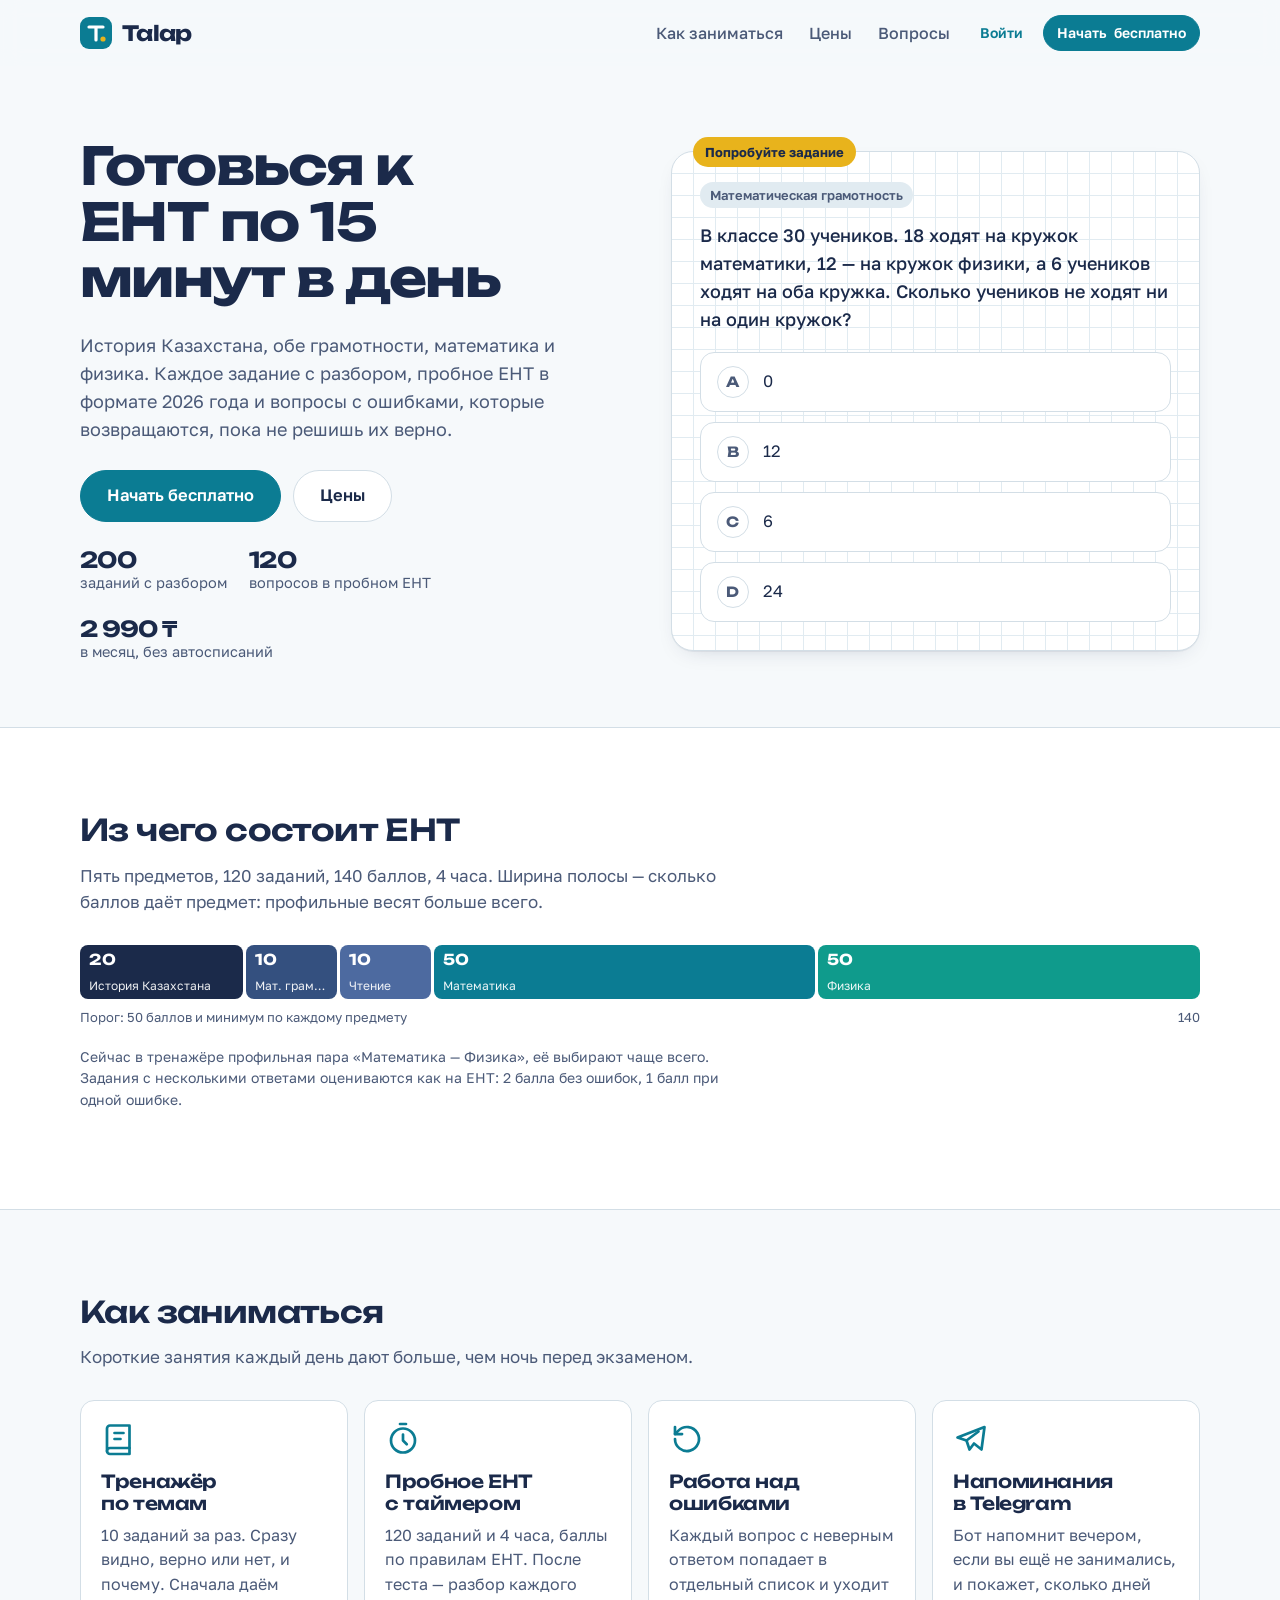
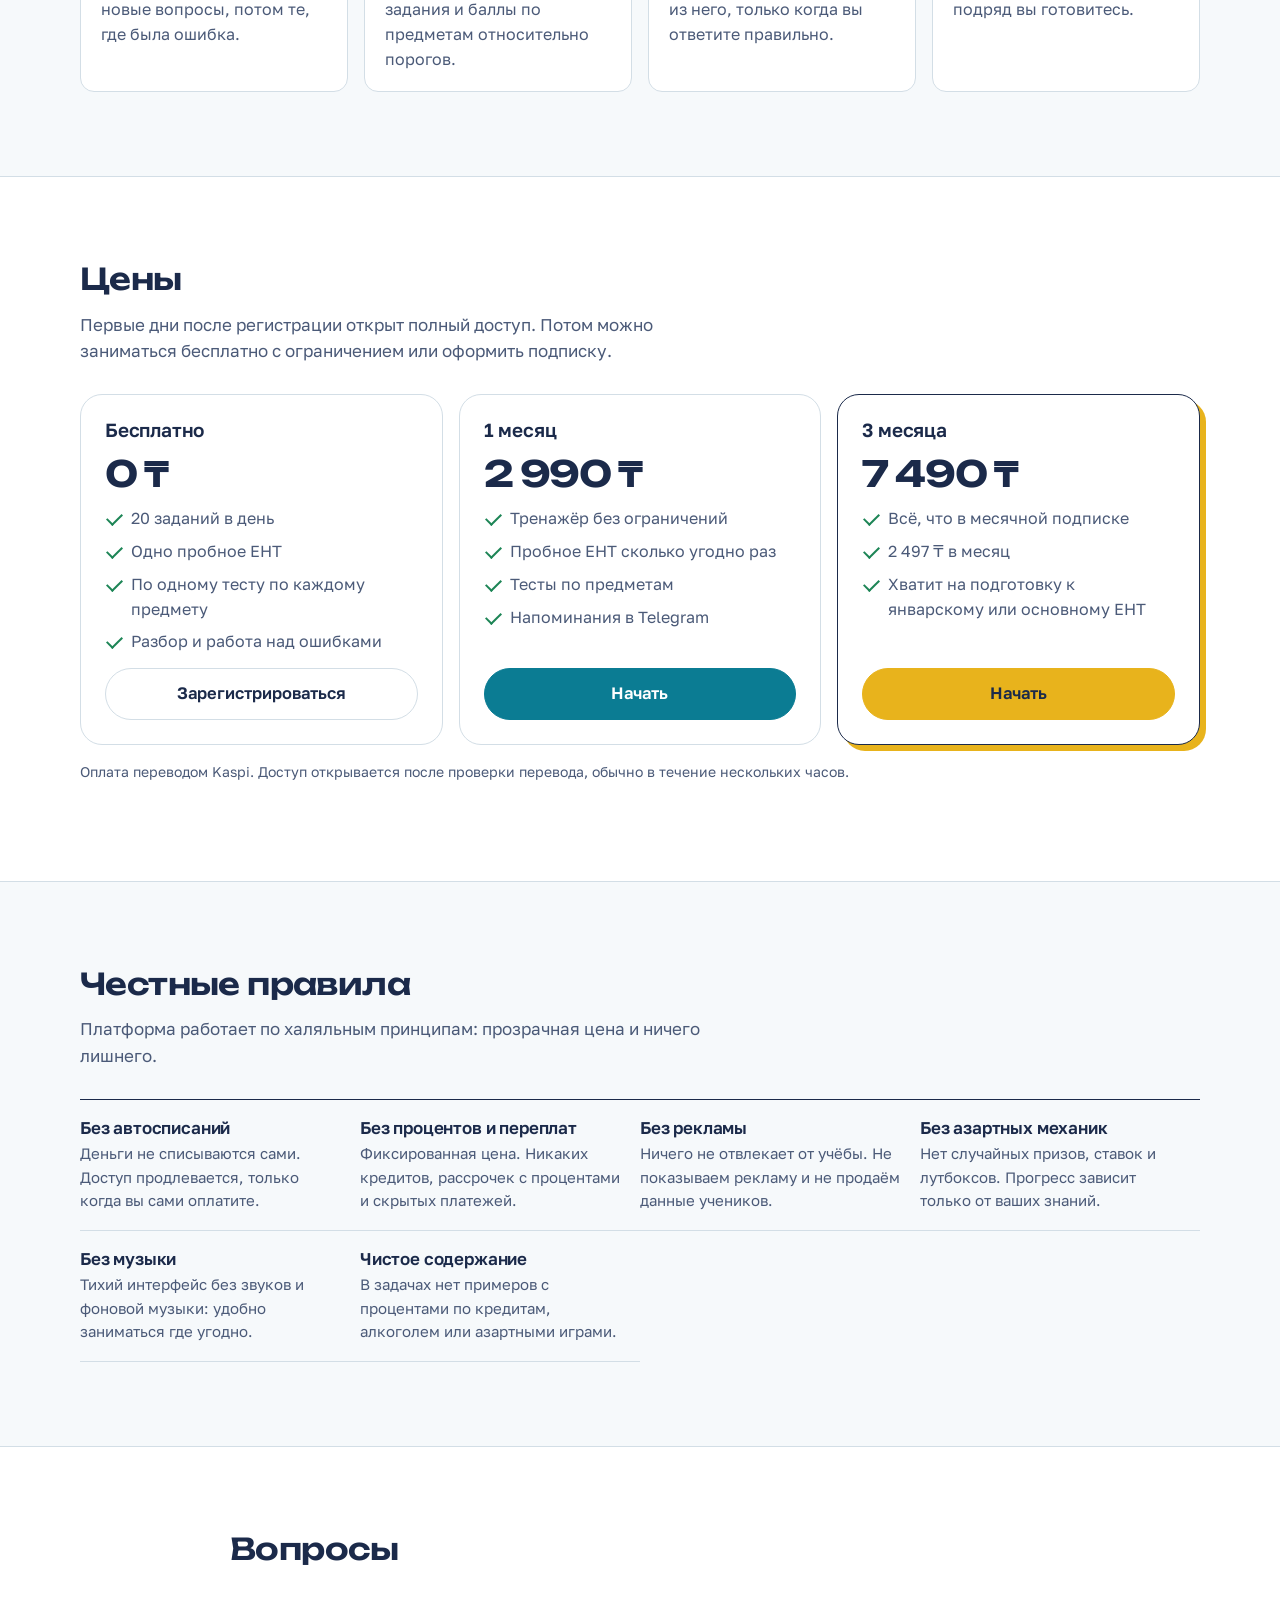
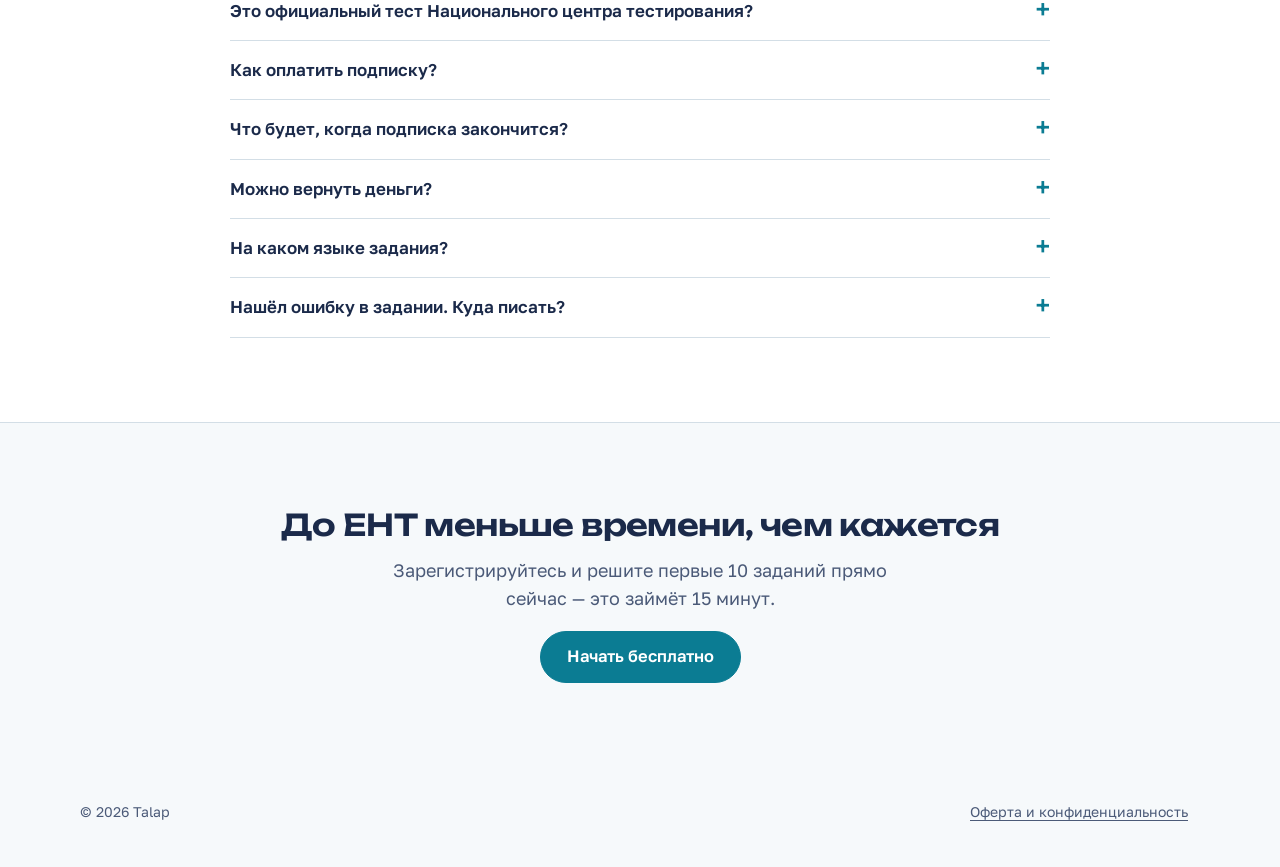
==== index.html @ 6ee55043 "Talap: тренажёр ЕНТ по подписке — сайт, кабинет ученика, админка, база и бот Co-Authored-By: Claude " ====
<!doctype html>
<html lang="ru">
<head>
  <meta charset="utf-8">
  <meta name="viewport" content="width=device-width, initial-scale=1, viewport-fit=cover">
  <title>Talap — тренажёр ЕНТ: задания с разбором и пробное ЕНТ онлайн</title>
  <meta name="description" content="Подготовка к ЕНТ по 15 минут в день: история Казахстана, математическая грамотность, грамотность чтения, математика и физика. Пробное ЕНТ в формате 2026 года, разбор каждого задания. От 2 990 ₸ в месяц.">
  <meta property="og:title" content="Talap — тренажёр ЕНТ">
  <meta property="og:description" content="Задания с разбором, пробное ЕНТ на 120 вопросов и работа над ошибками. Первые дни — бесплатно.">
  <meta name="theme-color" content="#0b7c93">
  <link rel="icon" href="data:image/svg+xml,%3Csvg xmlns='http://www.w3.org/2000/svg' viewBox='0 0 32 32'%3E%3Crect width='32' height='32' rx='9' fill='%230b7c93'/%3E%3Cpath d='M9 10h14M16 10v13' stroke='white' stroke-width='3.2' stroke-linecap='round'/%3E%3Ccircle cx='23' cy='22' r='2.6' fill='%23E8B31C'/%3E%3C/svg%3E">
  <link rel="stylesheet" href="css/fonts.css">
  <link rel="stylesheet" href="css/style.css">
</head>
<body>
  <header class="site-top"><div class="wrap">
    <a class="logo" href="index.html" aria-label="Talap — на главную"><svg viewBox="0 0 32 32" aria-hidden="true"><rect width="32" height="32" rx="9" fill="currentColor"/><path d="M9 10h14M16 10v13" stroke="#fff" stroke-width="3.2" stroke-linecap="round"/><circle cx="23" cy="22" r="2.6" fill="#E8B31C"/></svg><span>Talap</span></a>
    <nav aria-label="Разделы">
      <a class="link" href="#how">Как заниматься</a>
      <a class="link" href="#prices">Цены</a>
      <a class="link" href="#faq">Вопросы</a>
      <a class="btn btn-ghost btn-sm" href="app.html?mode=login">Войти</a>
      <a class="btn btn-pri btn-sm" href="app.html">Начать<span class="hide-sm"> бесплатно</span></a>
    </nav>
  </div></header>

  <main>
    <section class="hero"><div class="wrap hero-grid">
      <div>
        <h1>Готовься к ЕНТ по 15 минут в день</h1>
        <p class="lead">История Казахстана, обе грамотности, математика и физика. Каждое задание с разбором, пробное ЕНТ в формате 2026 года и вопросы с ошибками, которые возвращаются, пока не решишь их верно.</p>
        <div class="row">
          <a class="btn btn-pri btn-lg" href="app.html">Начать бесплатно</a>
          <a class="btn btn-lg" href="#prices">Цены</a>
        </div>
        <div class="hero-facts">
          <div><b id="factQ">200</b>заданий с разбором</div>
          <div><b>120</b>вопросов в пробном ЕНТ</div>
          <div><b id="factP">2 990 ₸</b>в месяц, без автосписаний</div>
        </div>
      </div>

      <div class="demo" id="demo">
        <span class="demo-tag">Попробуйте задание</span>
        <article class="q sheet">
          <div class="q-meta"><span class="chip">Математическая грамотность</span></div>
          <div class="q-body">В классе 30 учеников. 18 ходят на кружок математики, 12 — на кружок физики, а 6 учеников ходят на оба кружка. Сколько учеников не ходят ни на один кружок?</div>
          <div class="opts" id="demoOpts"></div>
          <div id="demoVerdict"></div>
        </article>
      </div>
    </div></section>

    <section class="section section-alt" id="ent"><div class="wrap">
      <div class="section-head">
        <h2>Из чего состоит ЕНТ</h2>
        <p>Пять предметов, 120 заданий, 140 баллов, 4 часа. Ширина полосы — сколько баллов даёт предмет: профильные весят больше всего.</p>
      </div>
      <div class="entbar" id="entbar" aria-label="Распределение баллов ЕНТ по предметам">
        <div class="s-history" style="flex:20"><b>20</b><span>История Казахстана</span></div>
        <div class="s-mathlit" style="flex:10"><b>10</b><span>Мат. грамотность</span></div>
        <div class="s-reading" style="flex:10"><b>10</b><span>Чтение</span></div>
        <div class="s-math" style="flex:50"><b>50</b><span>Математика</span></div>
        <div class="s-physics" style="flex:50"><b>50</b><span>Физика</span></div>
      </div>
      <div class="entbar-legend"><span>Порог: 50 баллов и минимум по каждому предмету</span><span>140</span></div>
      <p class="muted small" style="margin-top:18px;max-width:46em">Сейчас в тренажёре профильная пара «Математика — Физика», её выбирают чаще всего. Задания с несколькими ответами оцениваются как на ЕНТ: 2 балла без ошибок, 1 балл при одной ошибке.</p>
    </div></section>

    <section class="section" id="how"><div class="wrap">
      <div class="section-head"><h2>Как заниматься</h2><p>Короткие занятия каждый день дают больше, чем ночь перед экзаменом.</p></div>
      <div class="grid-2">
        <div class="feature panel">
          <svg viewBox="0 0 24 24" fill="none" stroke="currentColor" stroke-width="1.8" stroke-linecap="round" stroke-linejoin="round" aria-hidden="true"><path d="M4 5a2 2 0 0 1 2-2h13v15H6a2 2 0 0 0-2 2z"/><path d="M4 20a2 2 0 0 0 2 2h13v-4"/><path d="M9 8h6M9 12h4"/></svg>
          <h3>Тренажёр по темам</h3>
          <p>10 заданий за раз. Сразу видно, верно или нет, и почему. Сначала даём новые вопросы, потом те, где была ошибка.</p>
        </div>
        <div class="feature panel">
          <svg viewBox="0 0 24 24" fill="none" stroke="currentColor" stroke-width="1.8" stroke-linecap="round" stroke-linejoin="round" aria-hidden="true"><circle cx="12" cy="13" r="8"/><path d="M12 9v4l2.5 2.5M10 2h4"/></svg>
          <h3>Пробное ЕНТ с таймером</h3>
          <p>120 заданий и 4 часа, баллы по правилам ЕНТ. После теста — разбор каждого задания и баллы по предметам относительно порогов.</p>
        </div>
        <div class="feature panel">
          <svg viewBox="0 0 24 24" fill="none" stroke="currentColor" stroke-width="1.8" stroke-linecap="round" stroke-linejoin="round" aria-hidden="true"><path d="M4 12a8 8 0 1 0 2.3-5.6L4 8.7"/><path d="M4 4v4.7h4.7"/></svg>
          <h3>Работа над ошибками</h3>
          <p>Каждый вопрос с неверным ответом попадает в отдельный список и уходит из него, только когда вы ответите правильно.</p>
        </div>
        <div class="feature panel">
          <svg viewBox="0 0 24 24" fill="none" stroke="currentColor" stroke-width="1.8" stroke-linecap="round" stroke-linejoin="round" aria-hidden="true"><path d="M21 4 3 11l6 2 2 6 3-4 5 4z"/><path d="m9 13 8-6"/></svg>
          <h3>Напоминания в Telegram</h3>
          <p>Бот напомнит вечером, если вы ещё не занимались, и покажет, сколько дней подряд вы готовитесь.</p>
        </div>
      </div>
    </div></section>

    <section class="section section-alt" id="prices"><div class="wrap">
      <div class="section-head"><h2>Цены</h2><p>Первые дни после регистрации открыт полный доступ. Потом можно заниматься бесплатно с ограничением или оформить подписку.</p></div>
      <div class="grid-3">
        <div class="price">
          <h3 style="margin:0">Бесплатно</h3>
          <div class="amount">0 ₸</div>
          <ul><li><span id="freeDaily">20</span> заданий в день</li><li>Одно пробное ЕНТ</li><li>По одному тесту по каждому предмету</li><li>Разбор и работа над ошибками</li></ul>
          <a class="btn btn-lg" href="app.html">Зарегистрироваться</a>
        </div>
        <div class="price">
          <h3 style="margin:0">1 месяц</h3>
          <div class="amount" id="pMonth">2 990 ₸</div>
          <ul><li>Тренажёр без ограничений</li><li>Пробное ЕНТ сколько угодно раз</li><li>Тесты по предметам</li><li>Напоминания в Telegram</li></ul>
          <a class="btn btn-pri btn-lg" href="app.html">Начать</a>
        </div>
        <div class="price best">
          <h3 style="margin:0">3 месяца</h3>
          <div class="amount" id="pQuarter">7 490 ₸</div>
          <ul><li>Всё, что в месячной подписке</li><li id="pSave">2 497 ₸ в месяц</li><li>Хватит на подготовку к январскому или основному ЕНТ</li></ul>
          <a class="btn btn-gold btn-lg" href="app.html">Начать</a>
        </div>
      </div>
      <p class="small muted" style="margin-top:16px">Оплата переводом Kaspi. Доступ открывается после проверки перевода, обычно в течение нескольких часов.</p>
    </div></section>

    <section class="section" id="rules"><div class="wrap">
      <div class="section-head"><h2>Честные правила</h2><p>Платформа работает по халяльным принципам: прозрачная цена и ничего лишнего.</p></div>
      <div class="principles">
        <div><h4>Без автосписаний</h4><p>Деньги не списываются сами. Доступ продлевается, только когда вы сами оплатите.</p></div>
        <div><h4>Без процентов и переплат</h4><p>Фиксированная цена. Никаких кредитов, рассрочек с процентами и скрытых платежей.</p></div>
        <div><h4>Без рекламы</h4><p>Ничего не отвлекает от учёбы. Не показываем рекламу и не продаём данные учеников.</p></div>
        <div><h4>Без азартных механик</h4><p>Нет случайных призов, ставок и лутбоксов. Прогресс зависит только от ваших знаний.</p></div>
        <div><h4>Без музыки</h4><p>Тихий интерфейс без звуков и фоновой музыки: удобно заниматься где угодно.</p></div>
        <div><h4>Чистое содержание</h4><p>В задачах нет примеров с процентами по кредитам, алкоголем или азартными играми.</p></div>
      </div>
    </div></section>

    <section class="section section-alt" id="faq"><div class="wrap" style="max-width:820px">
      <h2>Вопросы</h2>
      <details class="faq"><summary>Это официальный тест Национального центра тестирования?</summary>
        <p>Нет. Talap — независимый тренажёр. Структура пробного ЕНТ, баллы и пороги взяты из открытых сообщений Министерства науки и высшего образования о формате 2026 года. Задания составлены нами и не повторяют настоящие варианты.</p></details>
      <details class="faq"><summary>Как оплатить подписку?</summary>
        <p>В кабинете откройте «Профиль» → «Подписка», выберите срок, переведите сумму через Kaspi по указанным реквизитам и нажмите «Я оплатил(а)». После проверки перевода доступ откроется автоматически.</p></details>
      <details class="faq"><summary>Что будет, когда подписка закончится?</summary>
        <p>Ничего не спишется. Вы вернётесь в бесплатный режим, а вся статистика и история тестов сохранятся. Продлить можно в любой момент.</p></details>
      <details class="faq"><summary>Можно вернуть деньги?</summary>
        <p>Да. Напишите в поддержку — вернём деньги за неиспользованные дни подписки.</p></details>
      <details class="faq"><summary>На каком языке задания?</summary>
        <p>Сейчас на русском. Версию на казахском языке готовим следующей.</p></details>
      <details class="faq"><summary>Нашёл ошибку в задании. Куда писать?</summary>
        <p>После ответа нажмите «Ошибка в вопросе?» и опишите, что не так. Мы проверяем каждое сообщение и исправляем вопрос.</p></details>
    </div></section>

    <section class="section"><div class="wrap center stack">
      <h2>До ЕНТ меньше времени, чем кажется</h2>
      <p class="lead" style="margin-inline:auto;max-width:30em">Зарегистрируйтесь и решите первые 10 заданий прямо сейчас — это займёт 15 минут.</p>
      <div><a class="btn btn-pri btn-lg" href="app.html">Начать бесплатно</a></div>
    </div></section>
  </main>

  <footer class="site-foot"><div class="wrap">
    <span>© <span id="year">2026</span> Talap</span>
    <span class="row"><a href="terms.html">Оферта и конфиденциальность</a><span id="support"></span></span>
  </div></footer>

  <script src="vendor/supabase.js"></script>
  <script type="module">
    import { sb, money, esc, supportLink } from './js/lib.js';

    // Демо-задание: проверка прямо на странице
    const demo = { options: ['0', '12', '6', '24'], correct: 2,
      explanation: 'Хотя бы на один кружок ходят 18 + 12 − 6 = 24 ученика: тех, кто ходит на оба, иначе посчитали бы дважды. Не ходят 30 − 24 = 6.' };
    const L = ['A', 'B', 'C', 'D'];
    const box = document.getElementById('demoOpts');
    const verdict = document.getElementById('demoVerdict');
    box.innerHTML = demo.options.map((o, i) => `<button type="button" class="opt" data-i="${i}"><span class="l">${L[i]}</span><span>${o}</span></button>`).join('');
    box.querySelectorAll('.opt').forEach((b) => b.addEventListener('click', () => {
      const i = Number(b.dataset.i);
      box.querySelectorAll('.opt').forEach((x, j) => {
        x.disabled = true;
        if (j === demo.correct) x.classList.add('right');
        else if (j === i) x.classList.add('wrong');
      });
      const ok = i === demo.correct;
      verdict.innerHTML = `<div class="verdict ${ok ? 'ok' : 'bad'}" role="status"><h4>${ok ? 'Верно' : 'Неверно — правильный ответ: C'}</h4><p>${demo.explanation}</p>
        <a class="btn btn-pri" href="app.html">Решить ещё 10 заданий</a></div>`;
    }));

    document.getElementById('year').textContent = new Date().getFullYear();

    // Актуальные цены и размер банка вопросов
    try {
      const [{ data: s }, { data: cat }] = await Promise.all([
        sb.from('platform_settings').select('price_month, price_quarter, free_daily, support_contact').eq('id', 1).maybeSingle(),
        sb.rpc('get_catalog'),
      ]);
      if (s) {
        document.getElementById('pMonth').textContent = money(s.price_month);
        document.getElementById('pQuarter').textContent = money(s.price_quarter);
        document.getElementById('factP').textContent = money(s.price_month);
        document.getElementById('freeDaily').textContent = s.free_daily;
        const per = Math.round(s.price_quarter / 3);
        const save = s.price_month * 3 - s.price_quarter;
        document.getElementById('pSave').textContent = `${money(per)} в месяц` + (save > 0 ? `, выгода ${money(save)}` : '');
        if (s.support_contact) {
          const link = supportLink(s.support_contact);
          document.getElementById('support').innerHTML = link ? `<a href="${esc(link)}" target="_blank" rel="noopener">Поддержка: ${esc(s.support_contact)}</a>` : esc(s.support_contact);
        }
      }
      if (Array.isArray(cat)) {
        const total = cat.reduce((a, x) => a + x.questions, 0);
        if (total) document.getElementById('factQ').textContent = total;
      }
    } catch { /* без сети показываем значения по умолчанию */ }
  </script>
</body>
</html>
---- css/fonts.css ----
/* Шрифты Golos Text и Unbounded (SIL Open Font License 1.1), размещены на сайте */
@font-face { font-family: 'Golos Text'; font-style: normal; font-display: swap; font-weight: 400; src: url(../fonts/golos-text-cyrillic-ext-400-normal.woff2) format('woff2'); unicode-range: U+0460-052F,U+1C80-1C8A,U+20B4,U+2DE0-2DFF,U+A640-A69F,U+FE2E-FE2F; }
@font-face { font-family: 'Golos Text'; font-style: normal; font-display: swap; font-weight: 400; src: url(../fonts/golos-text-cyrillic-400-normal.woff2) format('woff2'); unicode-range: U+0301,U+0400-045F,U+0490-0491,U+04B0-04B1,U+2116; }
@font-face { font-family: 'Golos Text'; font-style: normal; font-display: swap; font-weight: 400; src: url(../fonts/golos-text-latin-400-normal.woff2) format('woff2'); unicode-range: U+0000-00FF,U+0131,U+0152-0153,U+02BB-02BC,U+02C6,U+02DA,U+02DC,U+0304,U+0308,U+0329,U+2000-206F,U+20AC,U+2122,U+2191,U+2193,U+2212,U+2215,U+FEFF,U+FFFD; }
@font-face { font-family: 'Golos Text'; font-style: normal; font-display: swap; font-weight: 500; src: url(../fonts/golos-text-cyrillic-ext-500-normal.woff2) format('woff2'); unicode-range: U+0460-052F,U+1C80-1C8A,U+20B4,U+2DE0-2DFF,U+A640-A69F,U+FE2E-FE2F; }
@font-face { font-family: 'Golos Text'; font-style: normal; font-display: swap; font-weight: 500; src: url(../fonts/golos-text-cyrillic-500-normal.woff2) format('woff2'); unicode-range: U+0301,U+0400-045F,U+0490-0491,U+04B0-04B1,U+2116; }
@font-face { font-family: 'Golos Text'; font-style: normal; font-display: swap; font-weight: 500; src: url(../fonts/golos-text-latin-500-normal.woff2) format('woff2'); unicode-range: U+0000-00FF,U+0131,U+0152-0153,U+02BB-02BC,U+02C6,U+02DA,U+02DC,U+0304,U+0308,U+0329,U+2000-206F,U+20AC,U+2122,U+2191,U+2193,U+2212,U+2215,U+FEFF,U+FFFD; }
@font-face { font-family: 'Golos Text'; font-style: normal; font-display: swap; font-weight: 600; src: url(../fonts/golos-text-cyrillic-ext-600-normal.woff2) format('woff2'); unicode-range: U+0460-052F,U+1C80-1C8A,U+20B4,U+2DE0-2DFF,U+A640-A69F,U+FE2E-FE2F; }
@font-face { font-family: 'Golos Text'; font-style: normal; font-display: swap; font-weight: 600; src: url(../fonts/golos-text-cyrillic-600-normal.woff2) format('woff2'); unicode-range: U+0301,U+0400-045F,U+0490-0491,U+04B0-04B1,U+2116; }
@font-face { font-family: 'Golos Text'; font-style: normal; font-display: swap; font-weight: 600; src: url(../fonts/golos-text-latin-600-normal.woff2) format('woff2'); unicode-range: U+0000-00FF,U+0131,U+0152-0153,U+02BB-02BC,U+02C6,U+02DA,U+02DC,U+0304,U+0308,U+0329,U+2000-206F,U+20AC,U+2122,U+2191,U+2193,U+2212,U+2215,U+FEFF,U+FFFD; }
@font-face { font-family: 'Golos Text'; font-style: normal; font-display: swap; font-weight: 700; src: url(../fonts/golos-text-cyrillic-ext-700-normal.woff2) format('woff2'); unicode-range: U+0460-052F,U+1C80-1C8A,U+20B4,U+2DE0-2DFF,U+A640-A69F,U+FE2E-FE2F; }
@font-face { font-family: 'Golos Text'; font-style: normal; font-display: swap; font-weight: 700; src: url(../fonts/golos-text-cyrillic-700-normal.woff2) format('woff2'); unicode-range: U+0301,U+0400-045F,U+0490-0491,U+04B0-04B1,U+2116; }
@font-face { font-family: 'Golos Text'; font-style: normal; font-display: swap; font-weight: 700; src: url(../fonts/golos-text-latin-700-normal.woff2) format('woff2'); unicode-range: U+0000-00FF,U+0131,U+0152-0153,U+02BB-02BC,U+02C6,U+02DA,U+02DC,U+0304,U+0308,U+0329,U+2000-206F,U+20AC,U+2122,U+2191,U+2193,U+2212,U+2215,U+FEFF,U+FFFD; }
@font-face { font-family: 'Unbounded'; font-style: normal; font-display: swap; font-weight: 500; src: url(../fonts/unbounded-cyrillic-ext-500-normal.woff2) format('woff2'); unicode-range: U+0460-052F,U+1C80-1C8A,U+20B4,U+2DE0-2DFF,U+A640-A69F,U+FE2E-FE2F; }
@font-face { font-family: 'Unbounded'; font-style: normal; font-display: swap; font-weight: 500; src: url(../fonts/unbounded-cyrillic-500-normal.woff2) format('woff2'); unicode-range: U+0301,U+0400-045F,U+0490-0491,U+04B0-04B1,U+2116; }
@font-face { font-family: 'Unbounded'; font-style: normal; font-display: swap; font-weight: 500; src: url(../fonts/unbounded-latin-500-normal.woff2) format('woff2'); unicode-range: U+0000-00FF,U+0131,U+0152-0153,U+02BB-02BC,U+02C6,U+02DA,U+02DC,U+0304,U+0308,U+0329,U+2000-206F,U+20AC,U+2122,U+2191,U+2193,U+2212,U+2215,U+FEFF,U+FFFD; }
@font-face { font-family: 'Unbounded'; font-style: normal; font-display: swap; font-weight: 600; src: url(../fonts/unbounded-cyrillic-ext-600-normal.woff2) format('woff2'); unicode-range: U+0460-052F,U+1C80-1C8A,U+20B4,U+2DE0-2DFF,U+A640-A69F,U+FE2E-FE2F; }
@font-face { font-family: 'Unbounded'; font-style: normal; font-display: swap; font-weight: 600; src: url(../fonts/unbounded-cyrillic-600-normal.woff2) format('woff2'); unicode-range: U+0301,U+0400-045F,U+0490-0491,U+04B0-04B1,U+2116; }
@font-face { font-family: 'Unbounded'; font-style: normal; font-display: swap; font-weight: 600; src: url(../fonts/unbounded-latin-600-normal.woff2) format('woff2'); unicode-range: U+0000-00FF,U+0131,U+0152-0153,U+02BB-02BC,U+02C6,U+02DA,U+02DC,U+0304,U+0308,U+0329,U+2000-206F,U+20AC,U+2122,U+2191,U+2193,U+2212,U+2215,U+FEFF,U+FFFD; }
@font-face { font-family: 'Unbounded'; font-style: normal; font-display: swap; font-weight: 700; src: url(../fonts/unbounded-cyrillic-ext-700-normal.woff2) format('woff2'); unicode-range: U+0460-052F,U+1C80-1C8A,U+20B4,U+2DE0-2DFF,U+A640-A69F,U+FE2E-FE2F; }
@font-face { font-family: 'Unbounded'; font-style: normal; font-display: swap; font-weight: 700; src: url(../fonts/unbounded-cyrillic-700-normal.woff2) format('woff2'); unicode-range: U+0301,U+0400-045F,U+0490-0491,U+04B0-04B1,U+2116; }
@font-face { font-family: 'Unbounded'; font-style: normal; font-display: swap; font-weight: 700; src: url(../fonts/unbounded-latin-700-normal.woff2) format('woff2'); unicode-range: U+0000-00FF,U+0131,U+0152-0153,U+02BB-02BC,U+02C6,U+02DA,U+02DC,U+0304,U+0308,U+0329,U+2000-206F,U+20AC,U+2122,U+2191,U+2193,U+2212,U+2215,U+FEFF,U+FFFD; }
---- css/style.css ----
/* Talap — тренажёр ЕНТ. Общие стили сайта, кабинета ученика и админки. */
:root {
  --ink: #1b2a4a;        /* чернила шариковой ручки — основной текст */
  --ink-2: #4b5a78;      /* второстепенный текст */
  --ink-3: #7b88a3;
  --paper: #f6f9fb;      /* лист тетради */
  --grid: #e1ebf1;       /* клетка */
  --line: #d3dee6;
  --card: #ffffff;
  --sky: #0b7c93;        /* небо степи — действия */
  --sky-2: #0a6a7e;
  --sky-soft: #e0f2f6;
  --gold: #e8b31c;       /* солнце — баллы и серии */
  --gold-soft: #fff3cf;
  --ok: #1d8556;
  --ok-soft: #e2f3e9;
  --bad: #c03b34;
  --bad-soft: #fbe8e6;
  --r-sm: 8px;
  --r: 14px;
  --r-lg: 22px;
  --shadow: 0 1px 0 rgba(27, 42, 74, .06), 0 8px 24px -14px rgba(27, 42, 74, .28);
  --f-display: 'Unbounded', 'Golos Text', system-ui, sans-serif;
  --f-body: 'Golos Text', system-ui, -apple-system, 'Segoe UI', Roboto, sans-serif;
  --nav-h: 64px;
}
* { box-sizing: border-box; }
html { -webkit-text-size-adjust: 100%; }
body {
  margin: 0; font: 400 16px/1.55 var(--f-body); color: var(--ink); background: var(--paper);
  -webkit-font-smoothing: antialiased; text-rendering: optimizeLegibility;
}
img, svg { display: block; max-width: 100%; }
a { color: var(--sky); text-underline-offset: 3px; }
a:hover { color: var(--sky-2); }
h1, h2, h3, h4 { margin: 0 0 .5em; line-height: 1.2; font-weight: 600; letter-spacing: -.01em; text-wrap: balance; }
h1 { font: 700 clamp(30px, 5.2vw, 52px)/1.08 var(--f-display); letter-spacing: -.03em; }
h2 { font: 600 clamp(22px, 3vw, 30px)/1.18 var(--f-display); letter-spacing: -.02em; }
h3 { font-size: 19px; }
h4 { font-size: 16px; }
p { margin: 0 0 1em; }
.lead { font-size: 18px; color: var(--ink-2); }
.muted { color: var(--ink-2); }
.faint { color: var(--ink-3); }
.small { font-size: 14px; }
.tiny { font-size: 12.5px; }
.center { text-align: center; }
.hide { display: none !important; }
.num { font-family: var(--f-display); font-variant-numeric: tabular-nums; letter-spacing: -.02em; }
:focus-visible { outline: 3px solid var(--gold); outline-offset: 2px; border-radius: 6px; }
@media (prefers-reduced-motion: reduce) { *, *::before, *::after { animation: none !important; transition: none !important; } }

/* ---------- Раскладка ---------- */
.wrap { width: min(1120px, 100% - 40px); margin-inline: auto; }
.stack > * + * { margin-top: 14px; }
.stack-lg > * + * { margin-top: 26px; }
.row { display: flex; gap: 12px; align-items: center; flex-wrap: wrap; }
.row-between { display: flex; gap: 12px; align-items: center; justify-content: space-between; flex-wrap: wrap; }
.row-end { display: flex; gap: 10px; justify-content: flex-end; flex-wrap: wrap; margin-top: 18px; }
.grid-2 { display: grid; gap: 16px; grid-template-columns: repeat(auto-fit, minmax(260px, 1fr)); }
.grid-3 { display: grid; gap: 16px; grid-template-columns: repeat(auto-fit, minmax(220px, 1fr)); }
.sep { height: 1px; background: var(--line); margin: 18px 0; border: 0; }

/* ---------- Логотип ---------- */
.logo { display: inline-flex; align-items: center; gap: 10px; color: var(--ink); text-decoration: none; font: 700 21px/1 var(--f-display); letter-spacing: -.03em; }
.logo svg { width: 32px; height: 32px; color: var(--sky); }
.logo:hover { color: var(--ink); }

/* ---------- Кнопки и поля ---------- */
.btn {
  display: inline-flex; align-items: center; justify-content: center; gap: 8px; min-height: 44px; padding: 10px 18px;
  border: 1.5px solid var(--line); border-radius: 999px; background: var(--card); color: var(--ink);
  font: 600 15px/1.2 var(--f-body); text-decoration: none; cursor: pointer; transition: background .15s, border-color .15s, transform .1s;
  white-space: nowrap;
}
.opt, .price, .subj, .topic, .btn-block, .btn-wrap { white-space: normal; }
.btn:hover { border-color: var(--ink-3); color: var(--ink); }
.btn:active { transform: translateY(1px); }
.btn[disabled] { opacity: .55; cursor: not-allowed; }
.btn-pri { background: var(--sky); border-color: var(--sky); color: #fff; }
.btn-pri:hover { background: var(--sky-2); border-color: var(--sky-2); color: #fff; }
.btn-gold { background: var(--gold); border-color: var(--gold); color: var(--ink); }
.btn-gold:hover { background: #d9a612; border-color: #d9a612; }
.btn-ghost { background: transparent; border-color: transparent; color: var(--sky); }
.btn-ghost:hover { background: var(--sky-soft); border-color: transparent; color: var(--sky-2); }
.btn-danger { color: var(--bad); }
.btn-lg { min-height: 52px; padding: 14px 26px; font-size: 16.5px; }
.btn-sm { min-height: 36px; padding: 6px 13px; font-size: 14px; }
.btn-block { width: 100%; }
.field { display: block; }
.field > span { display: block; font-size: 14px; font-weight: 500; color: var(--ink-2); margin-bottom: 6px; }
.input, select.input, textarea.input {
  width: 100%; min-height: 46px; padding: 11px 14px; border: 1.5px solid var(--line); border-radius: 12px;
  background: #fff; color: var(--ink); font: 400 16px/1.4 var(--f-body);
}
textarea.input { min-height: 96px; resize: vertical; }
.input:focus { outline: none; border-color: var(--sky); box-shadow: 0 0 0 3px var(--sky-soft); }
.check { display: flex; gap: 10px; align-items: flex-start; cursor: pointer; }
.check input { width: 18px; height: 18px; margin-top: 3px; accent-color: var(--sky); }
.seg { display: inline-flex; padding: 4px; background: var(--grid); border-radius: 999px; gap: 2px; flex-wrap: wrap; }
.seg button { border: 0; background: transparent; padding: 8px 16px; border-radius: 999px; font: 600 14px var(--f-body); color: var(--ink-2); cursor: pointer; min-height: 38px; }
.seg button.on { background: #fff; color: var(--ink); box-shadow: 0 1px 3px rgba(27, 42, 74, .15); }

/* ---------- Панели ---------- */
.panel { background: var(--card); border: 1px solid var(--line); border-radius: var(--r); padding: 20px; }
.panel-tight { padding: 14px 16px; }
.panel h3 { margin-bottom: 8px; }
.note { padding: 14px 16px; border-radius: var(--r); background: var(--sky-soft); color: var(--ink); }
.note-gold { background: var(--gold-soft); }
.note-bad { background: var(--bad-soft); }
.note-ok { background: var(--ok-soft); }
.chip { display: inline-flex; align-items: center; gap: 6px; padding: 3px 10px; border-radius: 999px; font-size: 13px; font-weight: 600; background: var(--grid); color: var(--ink-2); white-space: nowrap; }
.chip-ok { background: var(--ok-soft); color: var(--ok); }
.chip-bad { background: var(--bad-soft); color: var(--bad); }
.chip-gold { background: var(--gold-soft); color: #8a6400; }
.chip-sky { background: var(--sky-soft); color: var(--sky-2); }
.empty { text-align: center; padding: 40px 20px; color: var(--ink-2); }
.empty h3 { color: var(--ink); }

/* Клетчатый лист — фон для заданий */
.sheet {
  background-color: #fff;
  background-image: linear-gradient(var(--grid) 1px, transparent 1px), linear-gradient(90deg, var(--grid) 1px, transparent 1px);
  background-size: 22px 22px; background-position: -1px -1px;
}

/* ---------- Прогресс ---------- */
.bar { height: 8px; border-radius: 999px; background: var(--grid); overflow: hidden; }
.bar > i { display: block; height: 100%; background: var(--sky); border-radius: inherit; }
.bar-ok > i { background: var(--ok); }
.bar-gold > i { background: var(--gold); }

/* Шкала ЕНТ: 140 баллов, доли предметов по баллам */
.entbar { display: flex; gap: 3px; height: 54px; }
.entbar > div { position: relative; border-radius: 8px; padding: 7px 9px; color: #fff; overflow: hidden; display: flex; flex-direction: column; justify-content: space-between; min-width: 0; }
.entbar b { font: 700 15px/1 var(--f-display); }
.entbar span { font-size: 12px; line-height: 1.1; white-space: nowrap; overflow: hidden; text-overflow: ellipsis; opacity: .92; }
.entbar .s-history { background: #1b2a4a; }
.entbar .s-mathlit { background: #34507f; }
.entbar .s-reading { background: #4d6aa0; }
.entbar .s-math { background: var(--sky); }
.entbar .s-physics { background: #0f9b8c; }
.entbar-legend { display: flex; justify-content: space-between; font-size: 13px; color: var(--ink-2); margin-top: 8px; }

/* ---------- Задание ---------- */
.q { border: 1px solid var(--line); border-radius: var(--r-lg); padding: clamp(18px, 3vw, 28px); box-shadow: var(--shadow); }
.q-meta { display: flex; gap: 8px; flex-wrap: wrap; align-items: center; margin-bottom: 14px; }
.q-body { font-size: 18px; line-height: 1.55; font-weight: 500; margin-bottom: 18px; overflow-wrap: anywhere; }
.q-hint { font-size: 14px; color: var(--ink-2); margin: -8px 0 14px; }
.opts { display: grid; gap: 10px; }
.opt {
  display: flex; gap: 14px; align-items: center; width: 100%; padding: 13px 16px; text-align: left; cursor: pointer;
  border: 1.5px solid var(--line); border-radius: 14px; background: #fff; color: var(--ink); font: 400 16.5px/1.4 var(--f-body);
  transition: border-color .12s, background .12s;
}
.opt:hover:not([disabled]) { border-color: var(--sky); }
.opt .l { flex: none; width: 32px; height: 32px; border-radius: 50%; display: grid; place-items: center; font: 700 14px/1 var(--f-display); border: 1.5px solid var(--line); color: var(--ink-2); background: #fff; }
.opts.multi .opt .l { border-radius: 8px; }
.opt.sel { border-color: var(--sky); background: var(--sky-soft); }
.opt.sel .l { background: var(--sky); border-color: var(--sky); color: #fff; }
.opt.right { border-color: var(--ok); background: var(--ok-soft); }
.opt.right .l { background: var(--ok); border-color: var(--ok); color: #fff; }
.opt.wrong { border-color: var(--bad); background: var(--bad-soft); }
.opt.wrong .l { background: var(--bad); border-color: var(--bad); color: #fff; }
.opt.missed { border-style: dashed; border-color: var(--ok); }
.opt[disabled] { cursor: default; }
.verdict { margin-top: 18px; padding: 16px 18px; border-radius: var(--r); background: var(--grid); }
.verdict.ok { background: var(--ok-soft); }
.verdict.bad { background: var(--bad-soft); }
.verdict h4 { margin-bottom: 4px; }
.verdict p:last-child { margin-bottom: 0; }
.passage { border-left: 4px solid var(--sky); background: #fff; padding: 16px 20px; border-radius: 0 var(--r) var(--r) 0; margin-bottom: 18px; max-height: 46vh; overflow: auto; }
.passage h4 { font-family: var(--f-display); font-weight: 600; }
.passage p { margin-bottom: .8em; line-height: 1.65; }

/* ---------- Модальное окно и уведомления ---------- */
.modal-wrap { position: fixed; inset: 0; background: rgba(27, 42, 74, .45); display: grid; place-items: center; padding: 16px; z-index: 50; }
.modal { position: relative; width: min(480px, 100%); max-height: calc(100vh - 32px); overflow: auto; background: #fff; border-radius: var(--r-lg); padding: 26px; }
.modal-wide { width: min(760px, 100%); }
.modal-x { position: absolute; top: 10px; right: 12px; width: 38px; height: 38px; border: 0; background: transparent; font-size: 26px; color: var(--ink-3); cursor: pointer; border-radius: 50%; }
.modal-x:hover { background: var(--grid); }
.toasts { position: fixed; left: 50%; bottom: calc(var(--nav-h) + 16px); transform: translateX(-50%); display: grid; gap: 8px; z-index: 60; width: min(420px, calc(100% - 32px)); }
.toast { padding: 12px 16px; border-radius: 12px; background: var(--ink); color: #fff; font-size: 15px; box-shadow: var(--shadow); transition: opacity .3s, transform .3s; }
.toast-err { background: var(--bad); }
.toast.out { opacity: 0; transform: translateY(6px); }
.spinner { width: 34px; height: 34px; border: 3px solid var(--grid); border-top-color: var(--sky); border-radius: 50%; margin: 40px auto; animation: spin .8s linear infinite; }
@keyframes spin { to { transform: rotate(360deg); } }

/* ---------- Вход ---------- */
.auth-wrap { min-height: 100vh; display: grid; place-items: center; padding: 28px 16px; }
.auth-card { width: min(440px, 100%); }
.auth-card .panel { padding: 26px; border-radius: var(--r-lg); box-shadow: var(--shadow); }

/* ---------- Кабинет ученика ---------- */
.app-top { position: sticky; top: 0; z-index: 20; background: rgba(246, 249, 251, .92); backdrop-filter: blur(10px); border-bottom: 1px solid var(--line); }
.app-top .wrap { display: flex; align-items: center; justify-content: space-between; gap: 12px; min-height: 60px; }
.app-main { padding: 22px 0 calc(var(--nav-h) + 40px); }
.tabs { position: fixed; left: 0; right: 0; bottom: 0; z-index: 30; display: grid; grid-template-columns: repeat(5, 1fr); height: calc(var(--nav-h) + env(safe-area-inset-bottom)); padding-bottom: env(safe-area-inset-bottom); background: #fff; border-top: 1px solid var(--line); }
.tabs a { display: flex; flex-direction: column; align-items: center; justify-content: center; gap: 3px; font-size: 11.5px; font-weight: 600; color: var(--ink-3); text-decoration: none; }
.tabs a svg { width: 24px; height: 24px; stroke: currentColor; fill: none; stroke-width: 1.9; stroke-linecap: round; stroke-linejoin: round; }
.tabs a.on { color: var(--sky); }
.tabs a .dot { position: absolute; margin: -18px 0 0 22px; min-width: 18px; height: 18px; padding: 0 5px; border-radius: 9px; background: var(--bad); color: #fff; font-size: 11px; line-height: 18px; }
.tabs a { position: relative; }
@media (min-width: 900px) {
  .tabs { position: sticky; top: 60px; bottom: auto; height: auto; grid-template-columns: none; display: flex; gap: 4px; background: transparent; border: 0; padding: 0; width: min(1120px, 100% - 40px); margin: 14px auto 0; }
  .tabs a { flex-direction: row; gap: 8px; padding: 9px 16px; border-radius: 999px; font-size: 15px; color: var(--ink-2); }
  .tabs a svg { width: 20px; height: 20px; }
  .tabs a.on { background: var(--ink); color: #fff; }
  .tabs a .dot { position: static; margin: 0; }
  .app-main { padding-bottom: 60px; }
  .toasts { bottom: 24px; }
}
.page-title { display: flex; align-items: baseline; justify-content: space-between; gap: 12px; flex-wrap: wrap; margin-bottom: 18px; }
.page-title h1 { font-size: clamp(26px, 4vw, 34px); margin: 0; }

.score-big { font: 700 clamp(56px, 11vw, 96px)/.95 var(--f-display); letter-spacing: -.05em; }
.score-big small { font-size: .32em; letter-spacing: -.01em; color: var(--ink-3); font-weight: 500; }
.stat { display: flex; flex-direction: column; gap: 2px; }
.stat b { font: 700 28px/1.1 var(--f-display); letter-spacing: -.03em; }
.stat span { font-size: 14px; color: var(--ink-2); }
.week { display: grid; grid-template-columns: repeat(7, 1fr); gap: 6px; align-items: end; height: 76px; }
.week div { display: flex; flex-direction: column; align-items: center; gap: 5px; height: 100%; justify-content: flex-end; font-size: 12px; color: var(--ink-3); }
.week i { width: 100%; max-width: 30px; border-radius: 6px 6px 3px 3px; background: var(--grid); min-height: 4px; }
.week i.has { background: var(--sky); }
.week div.today { color: var(--ink); font-weight: 700; }

.subj { display: grid; grid-template-columns: 44px 1fr auto; gap: 14px; align-items: center; padding: 14px 16px; border: 1px solid var(--line); border-radius: var(--r); background: #fff; color: var(--ink); text-decoration: none; cursor: pointer; width: 100%; text-align: left; font: inherit; }
.subj:hover { border-color: var(--sky); color: var(--ink); }
.subj .ico { width: 44px; height: 44px; border-radius: 12px; display: grid; place-items: center; font: 700 16px/1 var(--f-display); color: #fff; }
.subj h4 { margin: 0 0 6px; }
.subj .bar { height: 6px; }
.ico.s-history { background: #1b2a4a; } .ico.s-mathlit { background: #34507f; } .ico.s-reading { background: #4d6aa0; }
.ico.s-math { background: var(--sky); } .ico.s-physics { background: #0f9b8c; }
.list { display: grid; gap: 10px; }
.topic { display: flex; justify-content: space-between; align-items: center; gap: 12px; padding: 13px 16px; border-radius: 12px; background: #fff; border: 1px solid var(--line); cursor: pointer; width: 100%; text-align: left; font: inherit; color: var(--ink); }
.topic:hover { border-color: var(--sky); }

.session-top { display: flex; align-items: center; gap: 12px; margin-bottom: 16px; }
.session-top .bar { flex: 1; }
.exam-head .row-between + .small { margin-top: 6px; }
.exam-head { position: sticky; top: 60px; z-index: 15; background: var(--paper); padding: 10px 0; border-bottom: 1px solid var(--line); margin-bottom: 16px; }
.timer { font: 700 20px/1 var(--f-display); font-variant-numeric: tabular-nums; }
.timer.low { color: var(--bad); }
.qnav { display: flex; gap: 5px; flex-wrap: wrap; }
.qnav button { width: 34px; height: 34px; border-radius: 8px; border: 1.5px solid var(--line); background: #fff; font: 600 13px var(--f-body); color: var(--ink-2); cursor: pointer; }
.qnav button.done { background: var(--ink); border-color: var(--ink); color: #fff; }
.qnav button.cur { border-color: var(--gold); box-shadow: 0 0 0 2px var(--gold); }
.qnav button.r-ok { background: var(--ok); border-color: var(--ok); color: #fff; }
.qnav button.r-part { background: var(--gold); border-color: var(--gold); color: var(--ink); }
.qnav button.r-bad { background: var(--bad-soft); border-color: var(--bad); color: var(--bad); }
.subj-tabs { display: flex; gap: 6px; overflow-x: auto; padding-bottom: 4px; margin-bottom: 10px; scrollbar-width: none; }
.subj-tabs button { flex: none; }
.res-row { display: grid; grid-template-columns: 1fr auto; gap: 6px 14px; align-items: center; padding: 12px 0; border-bottom: 1px solid var(--line); }
.res-row:last-child { border-bottom: 0; }
.res-row .bar { grid-column: 1 / -1; }

/* ---------- Таблицы (админка) ---------- */
.table-wrap { overflow-x: auto; border: 1px solid var(--line); border-radius: var(--r); background: #fff; }
table.t { width: 100%; border-collapse: collapse; font-size: 14.5px; }
table.t th, table.t td { padding: 10px 12px; text-align: left; border-bottom: 1px solid var(--line); vertical-align: top; }
table.t th { font-weight: 600; color: var(--ink-2); background: var(--paper); white-space: nowrap; }
table.t tr:last-child td { border-bottom: 0; }
table.t tr.click { cursor: pointer; }
table.t tr.click:hover td { background: var(--sky-soft); }
.kpis { display: grid; gap: 12px; grid-template-columns: repeat(auto-fit, minmax(160px, 1fr)); }
.kpi { background: #fff; border: 1px solid var(--line); border-radius: var(--r); padding: 14px 16px; }
.kpi b { display: block; font: 700 26px/1.15 var(--f-display); letter-spacing: -.03em; }
.kpi span { font-size: 13.5px; color: var(--ink-2); }
.code { font-family: ui-monospace, SFMono-Regular, Menlo, monospace; font-size: 13px; background: var(--paper); border: 1px solid var(--line); border-radius: 10px; padding: 12px; white-space: pre-wrap; word-break: break-word; }

/* ---------- Лендинг ---------- */
.site-top { position: sticky; top: 0; z-index: 20; background: rgba(246, 249, 251, .9); backdrop-filter: blur(10px); }
.site-top .wrap { display: flex; align-items: center; justify-content: space-between; gap: 12px; min-height: 66px; }
.site-top nav { display: flex; gap: 6px; align-items: center; }
.site-top nav a.link { color: var(--ink-2); text-decoration: none; font-weight: 500; padding: 8px 10px; }
.site-top nav a.link:hover { color: var(--ink); }
@media (max-width: 720px) { .site-top nav a.link { display: none; } }
.hero { padding: clamp(28px, 6vw, 72px) 0 clamp(36px, 6vw, 64px); }
.hero-grid { display: grid; gap: clamp(28px, 4vw, 56px); grid-template-columns: 1fr; align-items: center; }
@media (min-width: 940px) { .hero-grid { grid-template-columns: 1.02fr 1fr; } }
.hero h1 { max-width: 11.5em; }
.hero .lead { max-width: 33em; margin: 18px 0 26px; }
.hero-facts { display: flex; gap: 22px; flex-wrap: wrap; margin-top: 26px; font-size: 14.5px; color: var(--ink-2); }
.hero-facts b { display: block; font: 700 22px/1.1 var(--f-display); color: var(--ink); letter-spacing: -.03em; }
.demo { position: relative; }
.demo .q { background-color: #fff; padding-top: 30px; }
@media (max-width: 520px) { .hide-sm { display: none; } }
.demo-tag { position: absolute; top: -14px; left: 22px; background: var(--gold); color: var(--ink); font-weight: 700; font-size: 13px; padding: 5px 12px; border-radius: 999px; }
.section { padding: clamp(40px, 7vw, 84px) 0; }
.section-alt { background: #fff; border-block: 1px solid var(--line); }
.section-head { max-width: 40em; margin-bottom: 30px; }
.section-head p { color: var(--ink-2); font-size: 17px; margin: 0; }
.feature h3 { font-family: var(--f-display); font-size: 18px; font-weight: 600; letter-spacing: -.02em; }
.feature p { color: var(--ink-2); margin: 0; }
.feature svg { width: 36px; height: 36px; margin-bottom: 14px; color: var(--sky); }
.price { background: #fff; border: 1.5px solid var(--line); border-radius: var(--r-lg); padding: 24px; display: flex; flex-direction: column; gap: 14px; }
.price.best { border-color: var(--ink); box-shadow: 6px 6px 0 var(--gold); }
.price .amount { font: 700 36px/1 var(--f-display); letter-spacing: -.04em; }
.price .amount small { font: 500 15px var(--f-body); color: var(--ink-2); letter-spacing: 0; }
.price ul { margin: 0; padding: 0; list-style: none; display: grid; gap: 8px; }
.price li { padding-left: 26px; position: relative; color: var(--ink-2); }
.price li::before { content: ''; position: absolute; left: 2px; top: 7px; width: 13px; height: 7px; border-left: 2.5px solid var(--ok); border-bottom: 2.5px solid var(--ok); transform: rotate(-45deg); }
.price .btn { margin-top: auto; }
.principles { display: grid; gap: 0; grid-template-columns: repeat(auto-fit, minmax(250px, 1fr)); border-top: 1.5px solid var(--ink); }
.principles > div { padding: 18px 20px 18px 0; border-bottom: 1px solid var(--line); }
.principles h4 { font-size: 17px; margin-bottom: 4px; }
.principles p { color: var(--ink-2); margin: 0; font-size: 15px; }
details.faq { border-bottom: 1px solid var(--line); padding: 16px 0; }
details.faq summary { cursor: pointer; font-weight: 600; font-size: 17px; list-style: none; display: flex; justify-content: space-between; gap: 16px; }
details.faq summary::-webkit-details-marker { display: none; }
details.faq summary::after { content: '+'; font: 500 22px/1 var(--f-display); color: var(--sky); }
details.faq[open] summary::after { content: '−'; }
details.faq p { margin: 10px 0 0; color: var(--ink-2); max-width: 46em; }
.site-foot { padding: 34px 0 44px; color: var(--ink-2); font-size: 14px; }
.site-foot .wrap { display: flex; justify-content: space-between; gap: 16px; flex-wrap: wrap; }
.site-foot a { color: var(--ink-2); }
.doc { max-width: 760px; padding: 28px 0 60px; }
.doc h1 { font-size: clamp(22px, 6.2vw, 38px); hyphens: auto; overflow-wrap: break-word; }
.doc h2 { font-size: 22px; margin-top: 1.6em; }
.doc li { margin-bottom: .4em; }
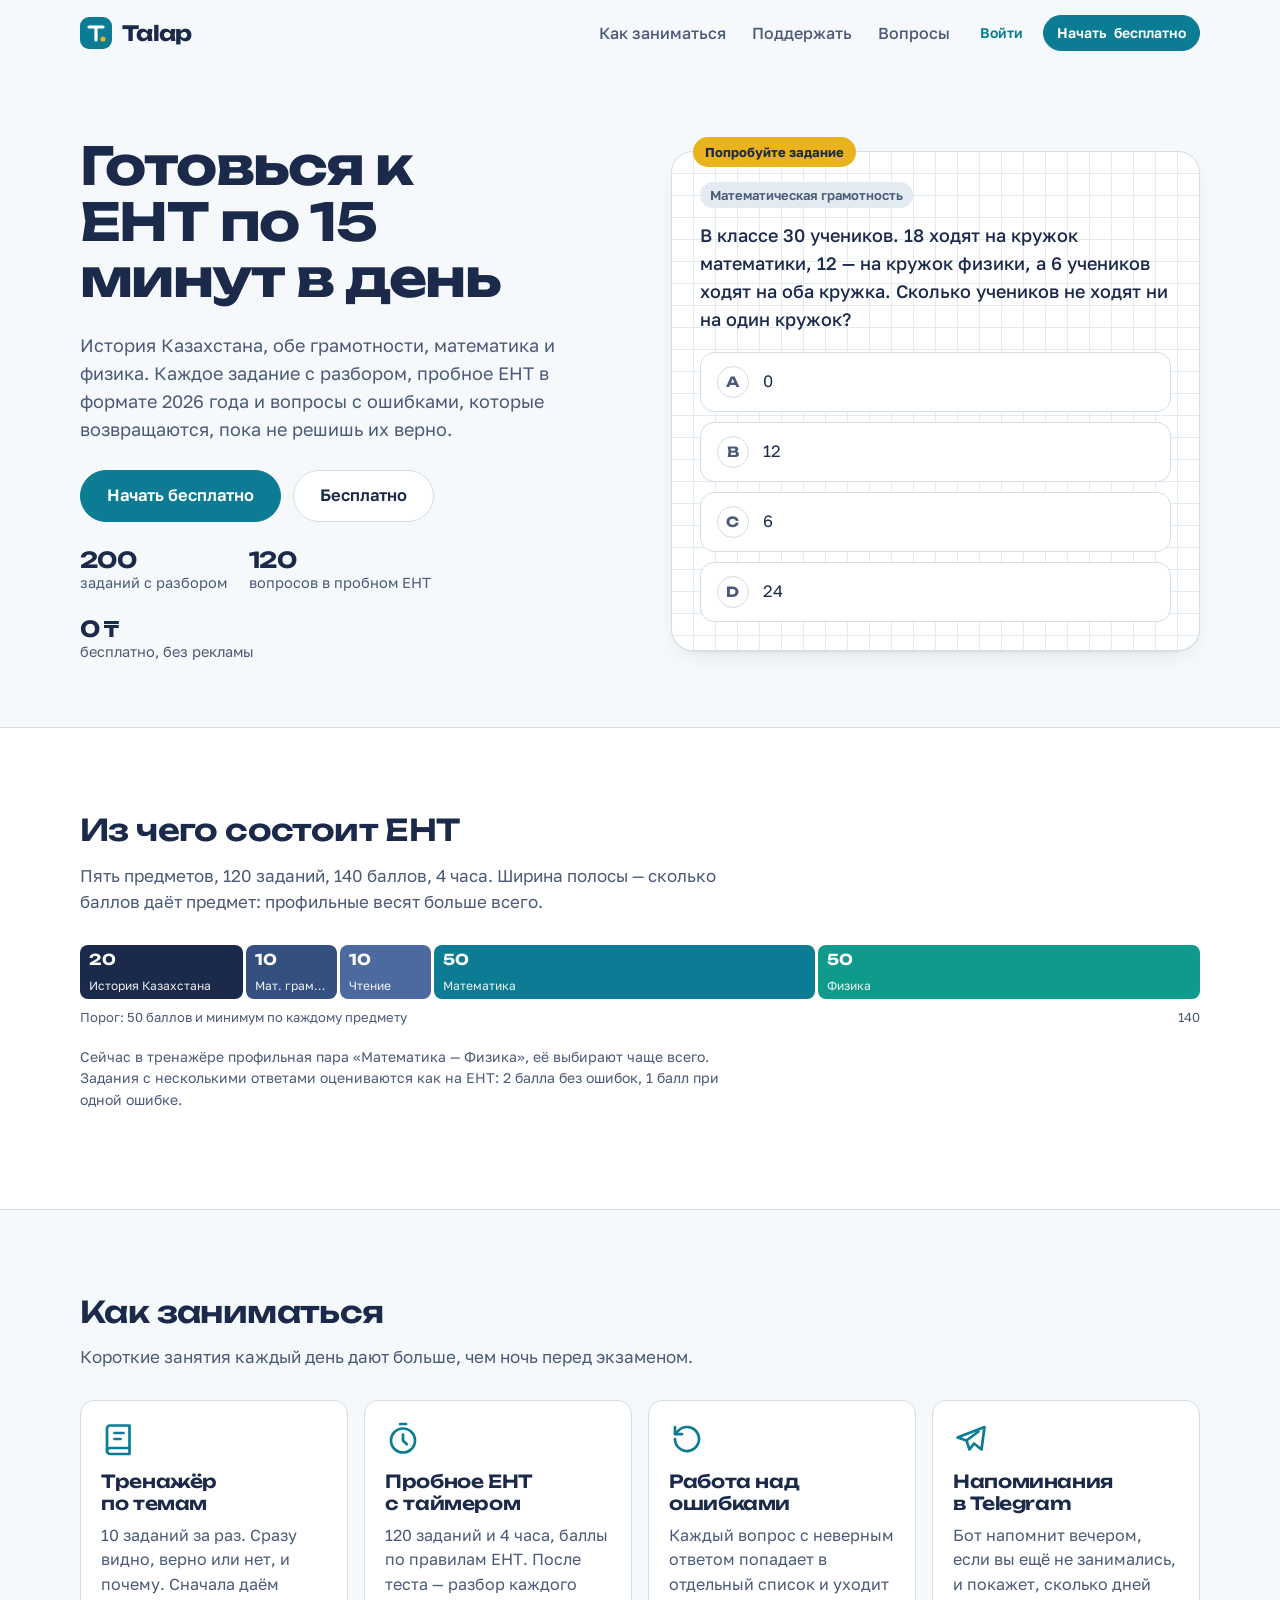
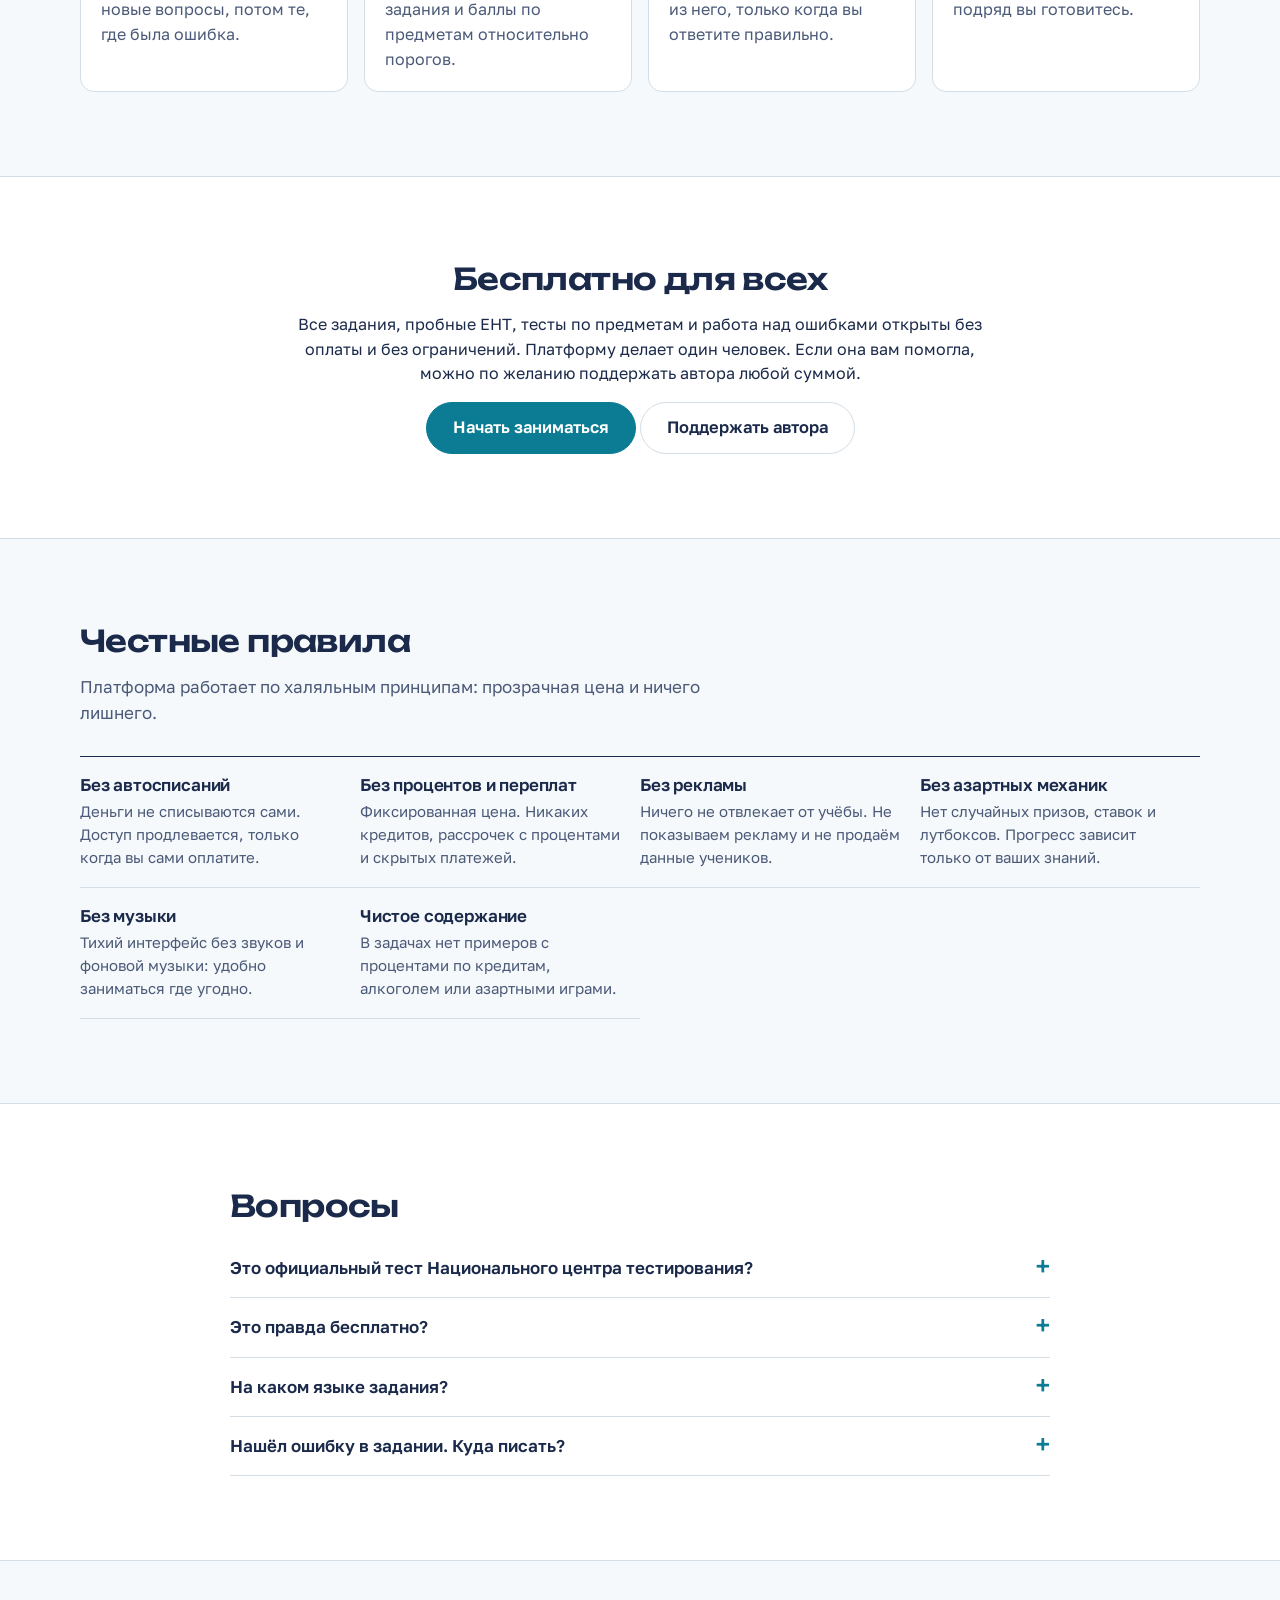
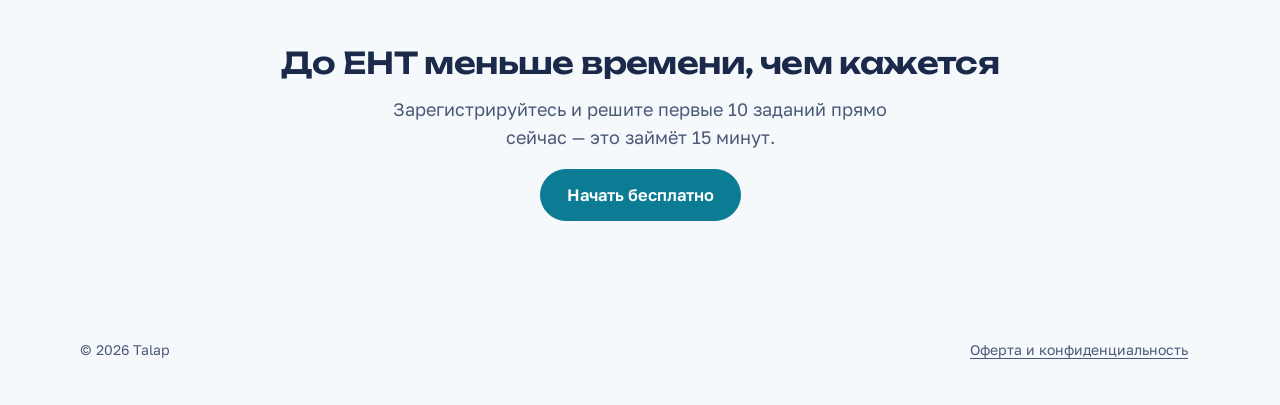
==== commit bd4a40c2: "Talap: бесплатный доступ и добровольная поддержка автора вместо подписки Co-Authored-By: Claude Sonn" ====
--- a/index.html
+++ b/index.html
@@ -17,7 +17,7 @@
     <a class="logo" href="index.html" aria-label="Talap — на главную"><svg viewBox="0 0 32 32" aria-hidden="true"><rect width="32" height="32" rx="9" fill="currentColor"/><path d="M9 10h14M16 10v13" stroke="#fff" stroke-width="3.2" stroke-linecap="round"/><circle cx="23" cy="22" r="2.6" fill="#E8B31C"/></svg><span>Talap</span></a>
     <nav aria-label="Разделы">
       <a class="link" href="#how">Как заниматься</a>
-      <a class="link" href="#prices">Цены</a>
+      <a class="link" href="#prices">Поддержать</a>
       <a class="link" href="#faq">Вопросы</a>
       <a class="btn btn-ghost btn-sm" href="app.html?mode=login">Войти</a>
       <a class="btn btn-pri btn-sm" href="app.html">Начать<span class="hide-sm"> бесплатно</span></a>
@@ -31,12 +31,12 @@
         <p class="lead">История Казахстана, обе грамотности, математика и физика. Каждое задание с разбором, пробное ЕНТ в формате 2026 года и вопросы с ошибками, которые возвращаются, пока не решишь их верно.</p>
         <div class="row">
           <a class="btn btn-pri btn-lg" href="app.html">Начать бесплатно</a>
-          <a class="btn btn-lg" href="#prices">Цены</a>
+          <a class="btn btn-lg" href="#prices">Бесплатно</a>
         </div>
         <div class="hero-facts">
           <div><b id="factQ">200</b>заданий с разбором</div>
           <div><b>120</b>вопросов в пробном ЕНТ</div>
-          <div><b id="factP">2 990 ₸</b>в месяц, без автосписаний</div>
+          <div><b>0 ₸</b>бесплатно, без рекламы</div>
         </div>
       </div>
 
@@ -93,29 +93,10 @@
       </div>
     </div></section>
 
-    <section class="section section-alt" id="prices"><div class="wrap">
-      <div class="section-head"><h2>Цены</h2><p>Первые дни после регистрации открыт полный доступ. Потом можно заниматься бесплатно с ограничением или оформить подписку.</p></div>
-      <div class="grid-3">
-        <div class="price">
-          <h3 style="margin:0">Бесплатно</h3>
-          <div class="amount">0 ₸</div>
-          <ul><li><span id="freeDaily">20</span> заданий в день</li><li>Одно пробное ЕНТ</li><li>По одному тесту по каждому предмету</li><li>Разбор и работа над ошибками</li></ul>
-          <a class="btn btn-lg" href="app.html">Зарегистрироваться</a>
-        </div>
-        <div class="price">
-          <h3 style="margin:0">1 месяц</h3>
-          <div class="amount" id="pMonth">2 990 ₸</div>
-          <ul><li>Тренажёр без ограничений</li><li>Пробное ЕНТ сколько угодно раз</li><li>Тесты по предметам</li><li>Напоминания в Telegram</li></ul>
-          <a class="btn btn-pri btn-lg" href="app.html">Начать</a>
-        </div>
-        <div class="price best">
-          <h3 style="margin:0">3 месяца</h3>
-          <div class="amount" id="pQuarter">7 490 ₸</div>
-          <ul><li>Всё, что в месячной подписке</li><li id="pSave">2 497 ₸ в месяц</li><li>Хватит на подготовку к январскому или основному ЕНТ</li></ul>
-          <a class="btn btn-gold btn-lg" href="app.html">Начать</a>
-        </div>
-      </div>
-      <p class="small muted" style="margin-top:16px">Оплата переводом Kaspi. Доступ открывается после проверки перевода, обычно в течение нескольких часов.</p>
+    <section class="section section-alt" id="prices"><div class="wrap center stack" style="max-width:720px">
+      <h2>Бесплатно для всех</h2>
+      <p>Все задания, пробные ЕНТ, тесты по предметам и работа над ошибками открыты без оплаты и без ограничений. Платформу делает один человек. Если она вам помогла, можно по желанию поддержать автора любой суммой.</p>
+      <div><a class="btn btn-pri btn-lg" href="app.html">Начать заниматься</a> <a class="btn btn-lg" href="app.html#/pay">Поддержать автора</a></div>
     </div></section>
 
     <section class="section" id="rules"><div class="wrap">
@@ -134,12 +115,8 @@
       <h2>Вопросы</h2>
       <details class="faq"><summary>Это официальный тест Национального центра тестирования?</summary>
         <p>Нет. Talap — независимый тренажёр. Структура пробного ЕНТ, баллы и пороги взяты из открытых сообщений Министерства науки и высшего образования о формате 2026 года. Задания составлены нами и не повторяют настоящие варианты.</p></details>
-      <details class="faq"><summary>Как оплатить подписку?</summary>
-        <p>В кабинете откройте «Профиль» → «Подписка», выберите срок, переведите сумму через Kaspi по указанным реквизитам и нажмите «Я оплатил(а)». После проверки перевода доступ откроется автоматически.</p></details>
-      <details class="faq"><summary>Что будет, когда подписка закончится?</summary>
-        <p>Ничего не спишется. Вы вернётесь в бесплатный режим, а вся статистика и история тестов сохранятся. Продлить можно в любой момент.</p></details>
-      <details class="faq"><summary>Можно вернуть деньги?</summary>
-        <p>Да. Напишите в поддержку — вернём деньги за неиспользованные дни подписки.</p></details>
+      <details class="faq"><summary>Это правда бесплатно?</summary>
+        <p>Да. Все задания и тесты открыты без оплаты. Если хотите, можно поддержать автора любой суммой переводом Kaspi: «Профиль» → «Поддержать». Это добровольно и ничего не открывает и не закрывает.</p></details>
       <details class="faq"><summary>На каком языке задания?</summary>
         <p>Сейчас на русском. Версию на казахском языке готовим следующей.</p></details>
       <details class="faq"><summary>Нашёл ошибку в задании. Куда писать?</summary>
@@ -190,13 +167,6 @@
         sb.rpc('get_catalog'),
       ]);
       if (s) {
-        document.getElementById('pMonth').textContent = money(s.price_month);
-        document.getElementById('pQuarter').textContent = money(s.price_quarter);
-        document.getElementById('factP').textContent = money(s.price_month);
-        document.getElementById('freeDaily').textContent = s.free_daily;
-        const per = Math.round(s.price_quarter / 3);
-        const save = s.price_month * 3 - s.price_quarter;
-        document.getElementById('pSave').textContent = `${money(per)} в месяц` + (save > 0 ? `, выгода ${money(save)}` : '');
         if (s.support_contact) {
           const link = supportLink(s.support_contact);
           document.getElementById('support').innerHTML = link ? `<a href="${esc(link)}" target="_blank" rel="noopener">Поддержка: ${esc(s.support_contact)}</a>` : esc(s.support_contact);
